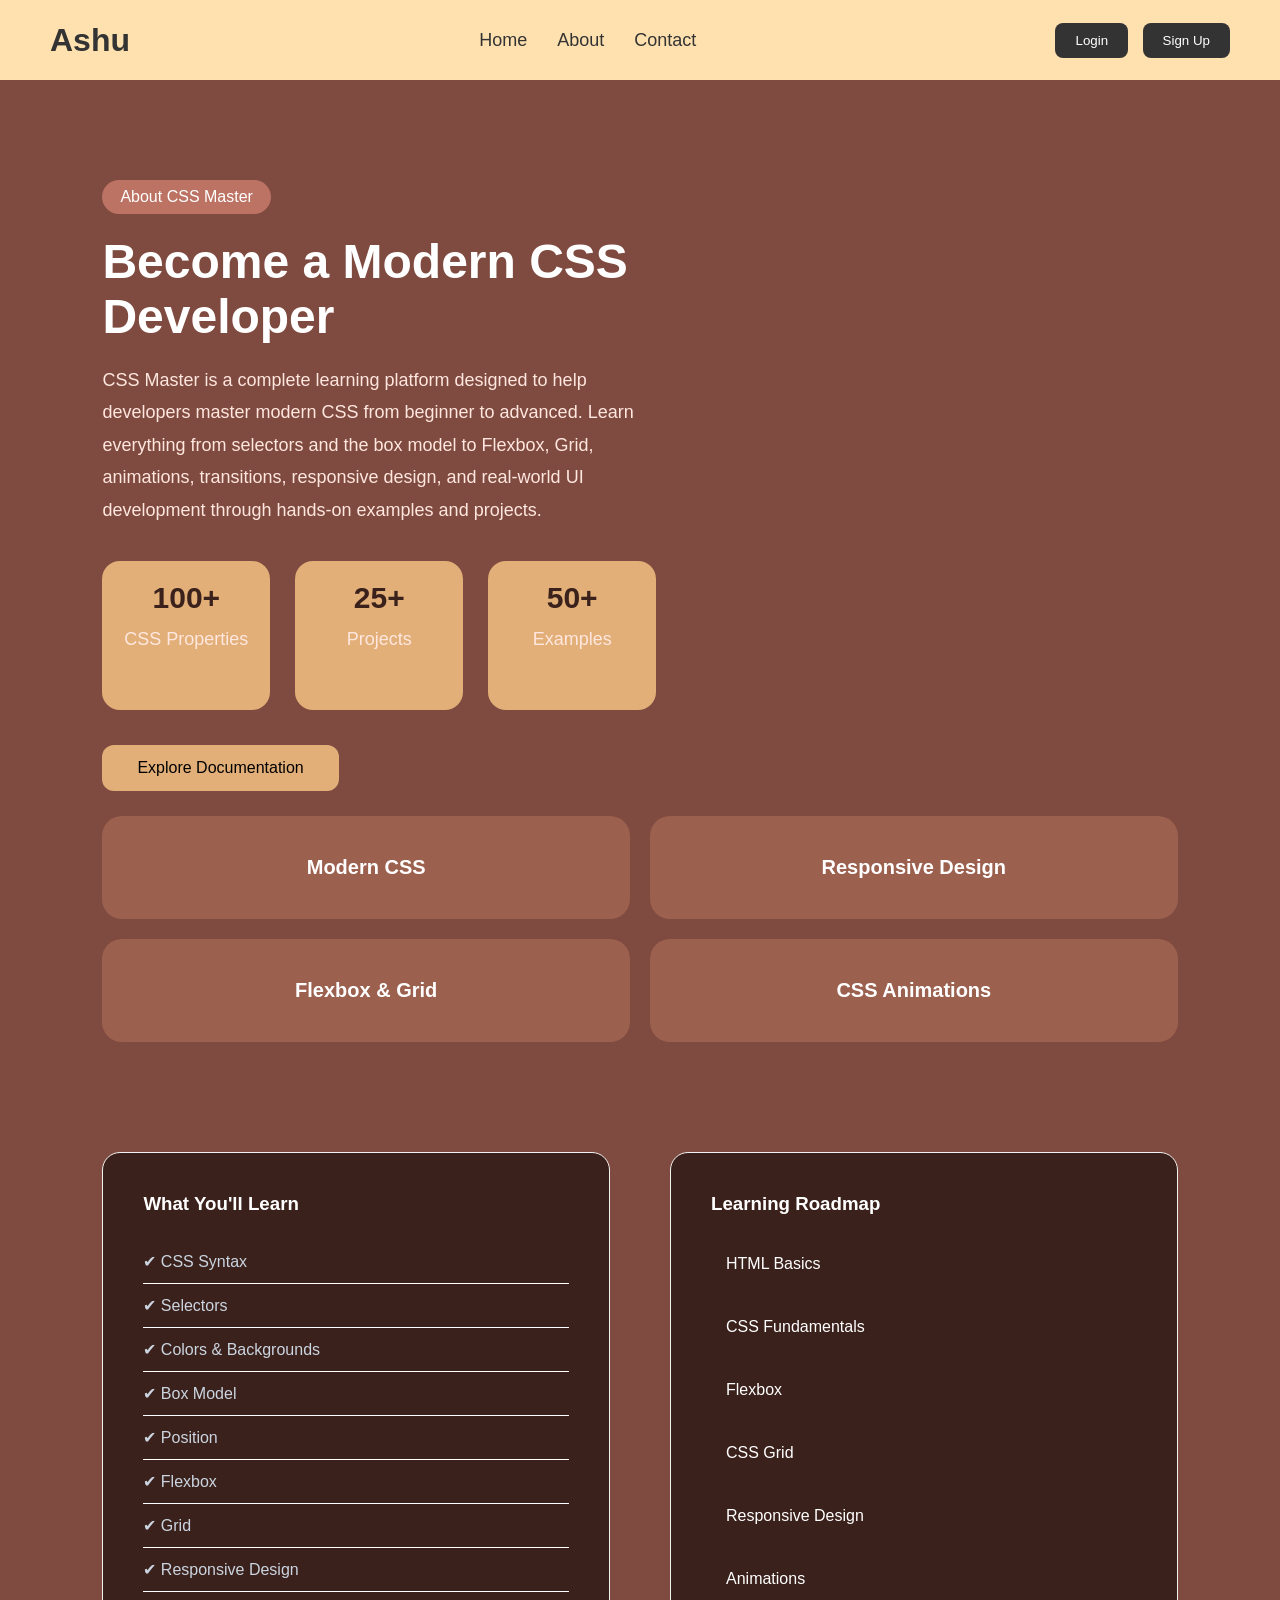
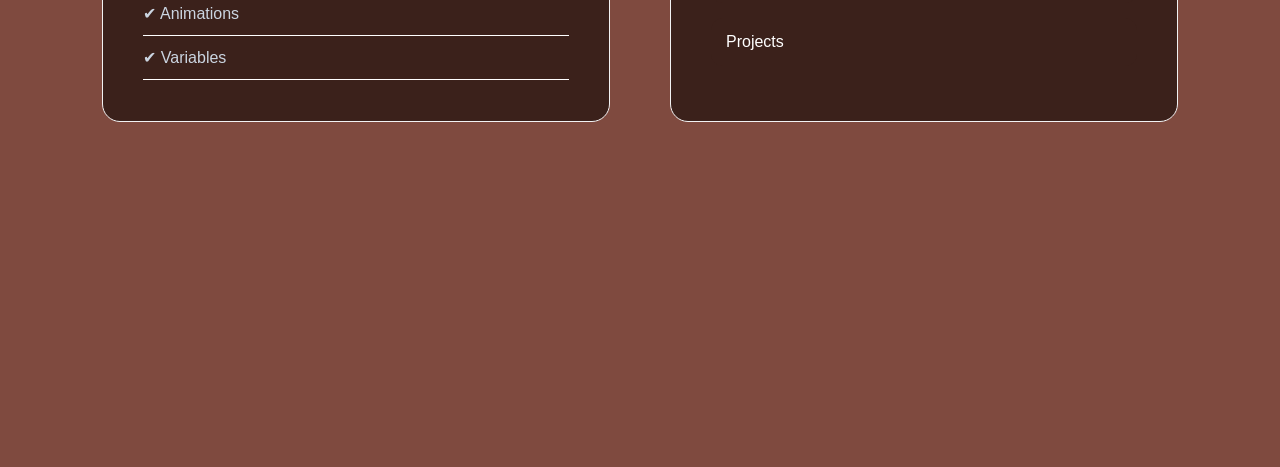
==== CSS-MASTER-PROJECT/pages/about.html @ e3b5dd29 "updated" ====
<!doctype html>
<html lang="en">
  <head>
    <meta charset="UTF-8" />
    <meta name="viewport" content="width=device-width, initial-scale=1.0" />
   <link rel="stylesheet" href="/CSS-MASTER-PROJECT/css/about.css">
   <link rel="stylesheet" href="/CSS-MASTER-PROJECT/css/animations.css">
   <link rel="stylesheet" href="/CSS-MASTER-PROJECT/css/navbar.css">
   <link rel="stylesheet" href="/CSS-MASTER-PROJECT/css/buttons.css">
   <link rel="stylesheet" href="/CSS-MASTER-PROJECT/css/style.css">
    <title>About</title>
  </head>
  <body>
    <header class="header">
      <h1>Ashu</h1>
      <button
        id="nav-toggle"
        class="nav-toggle"
        aria-expanded="false"
        aria-label="Toggle navigation"
      >
        ☰
      </button>
      <nav>
        <ul>
          <li><a href="../index.html">Home</a></li>
          <li><a href="about.html">About</a></li>
          <li><a href="contact">Contact</a></li>
        </ul>
      </nav>
      <div>
        <button>Login</button>
        <button>Sign Up</button>
      </div>
    </header>

    <section id="about">
      <div class="about_container">
        <div class="about_left">
          <span class="about_tag">About CSS Master</span>

          <h2>Become a Modern CSS Developer</h2>

          <p>
            CSS Master is a complete learning platform designed to help
            developers master modern CSS from beginner to advanced. Learn
            everything from selectors and the box model to Flexbox, Grid,
            animations, transitions, responsive design, and real-world UI
            development through hands-on examples and projects.
          </p>

          <div class="about_stats">
            <div class="stat">
              <h3>100+</h3>
              <p>CSS Properties</p>
            </div>

            <div class="stat">
              <h3>25+</h3>
              <p>Projects</p>
            </div>

            <div class="stat">
              <h3>50+</h3>
              <p>Examples</p>
            </div>
          </div>

          <button class="btn">Explore Documentation</button>
        </div>
      </div>
      <div class="about_right">
        <div class="about_card">Modern CSS</div>

        <div class="about_card">Responsive Design</div>

        <div class="about_card">
          Flexbox & Grid
          <p></p>
        </div>

        <div class="about_card">CSS Animations</div>
      </div>
    </section>
    <section id="About_learn">
      <div class="learning-container">

        <div class="topics">

            <h3>What You'll Learn</h3>

            <ul>

                <li>✔ CSS Syntax</li>

                <li>✔ Selectors</li>

                <li>✔ Colors & Backgrounds</li>

                <li>✔ Box Model</li>

                <li>✔ Position</li>

                <li>✔ Flexbox</li>

                <li>✔ Grid</li>

                <li>✔ Responsive Design</li>

                <li>✔ Animations</li>

                <li>✔ Variables</li>

            </ul>

        </div>

        <div class="roadmap">

            <h3>Learning Roadmap</h3>

            <div class="step">HTML Basics</div>

            <div class="step">CSS Fundamentals</div>

            <div class="step">Flexbox</div>

            <div class="step">CSS Grid</div>

            <div class="step">Responsive Design</div>

            <div class="step">Animations</div>

            <div class="step">Projects</div>

        </div>

    </div>
    </section>
  </body>
</html>
---- CSS-MASTER-PROJECT/css/about.css ----
#about{
    padding:100px 8%;
}


.about_container{
    display:grid;
    grid-template-columns:1.2fr 1fr;
    gap:60px;
    align-items:center;
}


.about_tag{
    display:inline-block;
    padding:8px 18px;
    background:#bd7364;
    border-radius:50px;
    color:white;
    margin-bottom:20px;
}


.about_left h2{

    font-size:48px;

    margin-bottom:20px;

    color:white;

}


.about_left p{
    color:#ffe7df;
    line-height:1.8;
    margin-bottom:35px;
    font-size:18px;
}


.about_stats{
    display:flex;
    gap:25px;
    margin-bottom:35px;
}


.stat{
    background:#e2af78;
    color:#3b211b;
    padding:20px;
    border-radius:18px;
    text-align:center;
    flex:1;
}


.stat h3{
    font-size:30px;
    margin-bottom:8px;
}


.about_right{
    display:grid;
    grid-template-columns:repeat(2,1fr);
    gap:20px;
    margin-top:25px ;

}


.about_card{
    background:#9c604f;
    padding:40px 20px;
    border-radius:20px;
    text-align:center;
    font-size:20px;
    font-weight:bold;
    transition:.3s;

}


.about_card:hover{
    transform:translateY(-10px);
    background:#e2af78;
    color:#3b211b;
}

#About_learn{
     padding:10px 8%;
     margin-bottom: 25px;
     height: 100vh;
     width: 100%;
}
.learning-container{

display:grid;

grid-template-columns:1fr 1fr;

gap:60px;

}

.topics,
.roadmap{

background:#3b211b;

padding:40px;

border-radius:18px;

border:1px solid #f2f2f3;

}

.topics h3,
.roadmap h3{

margin-bottom:25px;

}

.topics ul{

list-style:none;

}

.topics li{

padding:12px 0;

color:#cbd5e1;

border-bottom:1px solid #fff;

}

.step{

padding:15px;

margin-bottom:15px;

background:#3b211b;

border-radius:12px;

transition:.3s;

}

.step:hover{

background:#af6757;

}


@media(max-width:768px){

.about_container{

    grid-template-columns:1fr;

}

.about_left h2{
    font-size:36px;
}

.about_stats{

    flex-direction:column;

}

.about_right{

    grid-template-columns:1fr;

}

}
---- CSS-MASTER-PROJECT/css/animations.css ----
@-webkit-keyframes tracking-in-contract-bck-bottom {
  0% {
    letter-spacing: 1em;
    -webkit-transform: translateZ(400px) translateY(300px);
            transform: translateZ(400px) translateY(300px);
    opacity: 0;
  }
  40% {
    opacity: 0.6;
  }
  100% {
    -webkit-transform: translateZ(0) translateY(0);
            transform: translateZ(0) translateY(0);
    opacity: 1;
  }
}
@keyframes tracking-in-contract-bck-bottom {
  0% {
    letter-spacing: 1em;
    -webkit-transform: translateZ(400px) translateY(300px);
            transform: translateZ(400px) translateY(300px);
    opacity: 0;
  }
  40% {
    opacity: 0.6;
  }
  100% {
    -webkit-transform: translateZ(0) translateY(0);
            transform: translateZ(0) translateY(0);
    opacity: 1;
  }
}
---- CSS-MASTER-PROJECT/css/navbar.css ----
.header {
    height: 80px;
    width: 100%;
    background-color: #FFE1AF;
    color:#fff;
    display: flex;
    align-items: center;
    justify-content: space-between;
    padding: 0 50px;
}

.header h1 {
    font-size: 32px;
    color: #333;
}
nav ul {
    display: flex;
    list-style: none;
    gap: 30px;
    
}

nav ul li a {
    text-decoration: none;
    color: #333;
    font-size: 18px;
}
nav ul li a:hover {
    color: #fff;
    transform: translateY(-2px);
    transition-timing-function: steps(4, jump-start);
}


.header button {
    padding: 10px 20px;
    border: none;
    border-radius: 8px;

    background-color: #333;
    color: white;

    cursor: pointer;
    margin-left: 10px;

   transition-timing-function: revert-layer;
}


.header button:hover {
    background-color: #361a0a;
    color: #ffffff;
    transform: translateY(-2px);
}


.nav-toggle {
    display: none;
    background: transparent;
    border: none;
    font-size: 26px;
    cursor: pointer;
    color: #333;
}


@media (max-width: 560px) {
    .header {
        padding: 0 16px;
        height: 64px;
    }

    .header h1 {
        font-size: 20px;
    }

    .nav-toggle {
        display: block;
    }

    nav ul {
        display: none;
        position: absolute;
        top: 64px;
        left: 0;
        right: 0;
        background: #FFE1AF;
        flex-direction: column;
        gap: 0;
        padding: 12px 16px;
    }

    nav ul li {
        margin: 8px 0;
    }

    .header.nav-open nav ul {
        display: flex;
    }

    .header > div { 
        display: none;
    }
}
---- CSS-MASTER-PROJECT/css/buttons.css ----
.btn{


    padding:14px 35px;

    border:none;

    border-radius:12px;

    background:#e2af78;

    color:#000;

    cursor:pointer;

    font-size:16px;

    transition:.3s;


}



.btn:hover{


    transform:translateY(-5px);

    background:#f4b46f;

    color:white;

}
---- CSS-MASTER-PROJECT/css/style.css ----
* {
  margin: 0;
  padding: 0;
  box-sizing: border-box;
}
html {
  scroll-behavior: smooth;
}

body {
  background: #7f4a3f;

  font-family: Arial, sans-serif;

  color: white;
}

:root {
  --primary: #e2af78;

  --secondary: #bd7364;

  --card: #9c604f;

  --dark: #3b211b;

  --gradient: linear-gradient(135deg, #e2af78, #bd7364);
}

#home {
  min-height: 100vh;

  display: flex;

  flex-direction: column;

  justify-content: center;

  align-items: center;

  text-align: center;

  padding: 20px;
}

.Home_intro {
  background: #bd7364;

  padding: 8px 25px;

  border-radius: 50px;

  border: 1px solid white;

  margin-bottom: 25px;
}

.Home_intro p {
  font-size: 15px;
}

#home h1 {
  max-width: 1000px;

  font-size: 55px;

  line-height: 1.2;

  margin-bottom: 25px;
}

#home > p {
  max-width: 800px;

  font-size: 20px;

  color: #ffe7df;

  line-height: 1.6;
}

.button_container {
  display: flex;

  gap: 20px;

  margin-top: 30px;
}
section {
  padding: 90px 8%;
}
.Roadmap_header {
  text-align: center;

  margin-bottom: 50px;
}
.Roadmap_header h1 {
  font-size: 45px;

  margin-bottom: 15px;
}
.Roadmap_header p {
  color: #ffe7df;

  font-size: 18px;
}
.roadmap_container {
  display: grid;

  grid-template-columns: repeat(auto-fit, minmax(230px, 1fr));

  gap: 25px;
}
.roadmap_card {
  background: #e2af78;

  color: #3b211b;

  padding: 35px;

  border-radius: 25px;

  transition: 0.4s;
}
.roadmap_card h2 {
  font-size: 40px;

  color: #7f4a3f;
}
.roadmap_card h3 {
  margin: 15px 0;
}
.roadmap_card:hover {
  transform: translateY(-12px);

  background: #b78856;

  color: white;
}
.feature_grid {
  display: grid;

  grid-template-columns: repeat(auto-fit, minmax(250px, 1fr));

  gap: 25px;
}
.card {
  background: rgba(255, 255, 255, 0.12);

  padding: 35px;

  border-radius: 25px;

  backdrop-filter: blur(10px);

  border: 1px solid rgba(255, 255, 255, 0.2);

  transition: 0.4s;
}
.card:hover {
  transform: scale(1.05);

  background: #bd7364;
}
.card h2 {
  margin-bottom: 15px;
}
.component_grid {
  display: grid;

  grid-template-columns: repeat(auto-fit, minmax(250px, 1fr));

  gap: 25px;
}
.component {
  background: #e2af78;
  color: #3b211b;
  padding: 40px;
  border-radius: 25px;
  text-align: center;
  transition: 0.4s;
}
.component:hover {
  transform: translateY(-10px);
  background: #f4b46f;
}
.project_grid {
  display: grid;
  grid-template-columns: repeat(auto-fit, minmax(250px, 1fr));

  gap: 30px;
}

.project_card {
  height: 200px;

  background: linear-gradient(135deg, #e2af78, #bd7364);

  border-radius: 25px;

  display: flex;

  justify-content: center;

  align-items: center;

  font-size: 22px;

  font-weight: bold;

  color: #3b211b;

  transition: 0.4s;
}

.project_card:hover {
  transform: translateY(-15px) scale(1.05);

  color: white;
}

/* =========================
 INTERVIEW
========================= */

.question {
  background: rgba(255, 255, 255, 0.12);

  padding: 30px;

  border-radius: 20px;

  margin-bottom: 20px;

  transition: 0.3s;
}

.question:hover {
  background: #bd7364;
}

.question h3 {
  color: #e2af78;

  margin-bottom: 10px;
}

.question p {
  color: #ffe7df;
}


.tracking-in-contract-bck-bottom {
  animation: tracking-in-contract-bck-bottom 0.8s ease both;
}

.cta {
  text-align: center;
  background-color: #3b211b;
}
.cta h2 {
  font-size: 32px;
  margin-bottom: 25px;
}
.cta p {
  font-size: 15px;
  margin-bottom: 5px;
}
.footer {
  text-align: center;
  margin: 25px;
  color: #dddcdc;
}
.footer h3 {
  font-size: 24px;
}



@media (max-width: 768px) {
  #home h1 {
    font-size: 38px;
  }

  #home > p {
    font-size: 17px;
  }

  .button_container {
    flex-direction: column;
  }

  .Roadmap_header h1 {
    font-size: 35px;
  }
}

@media (max-width: 480px) {
  #home h1 {
    font-size: 28px;
  }

  .btn {
    width: 200px;
  }

  section {
    padding: 60px 5%;
  }
}
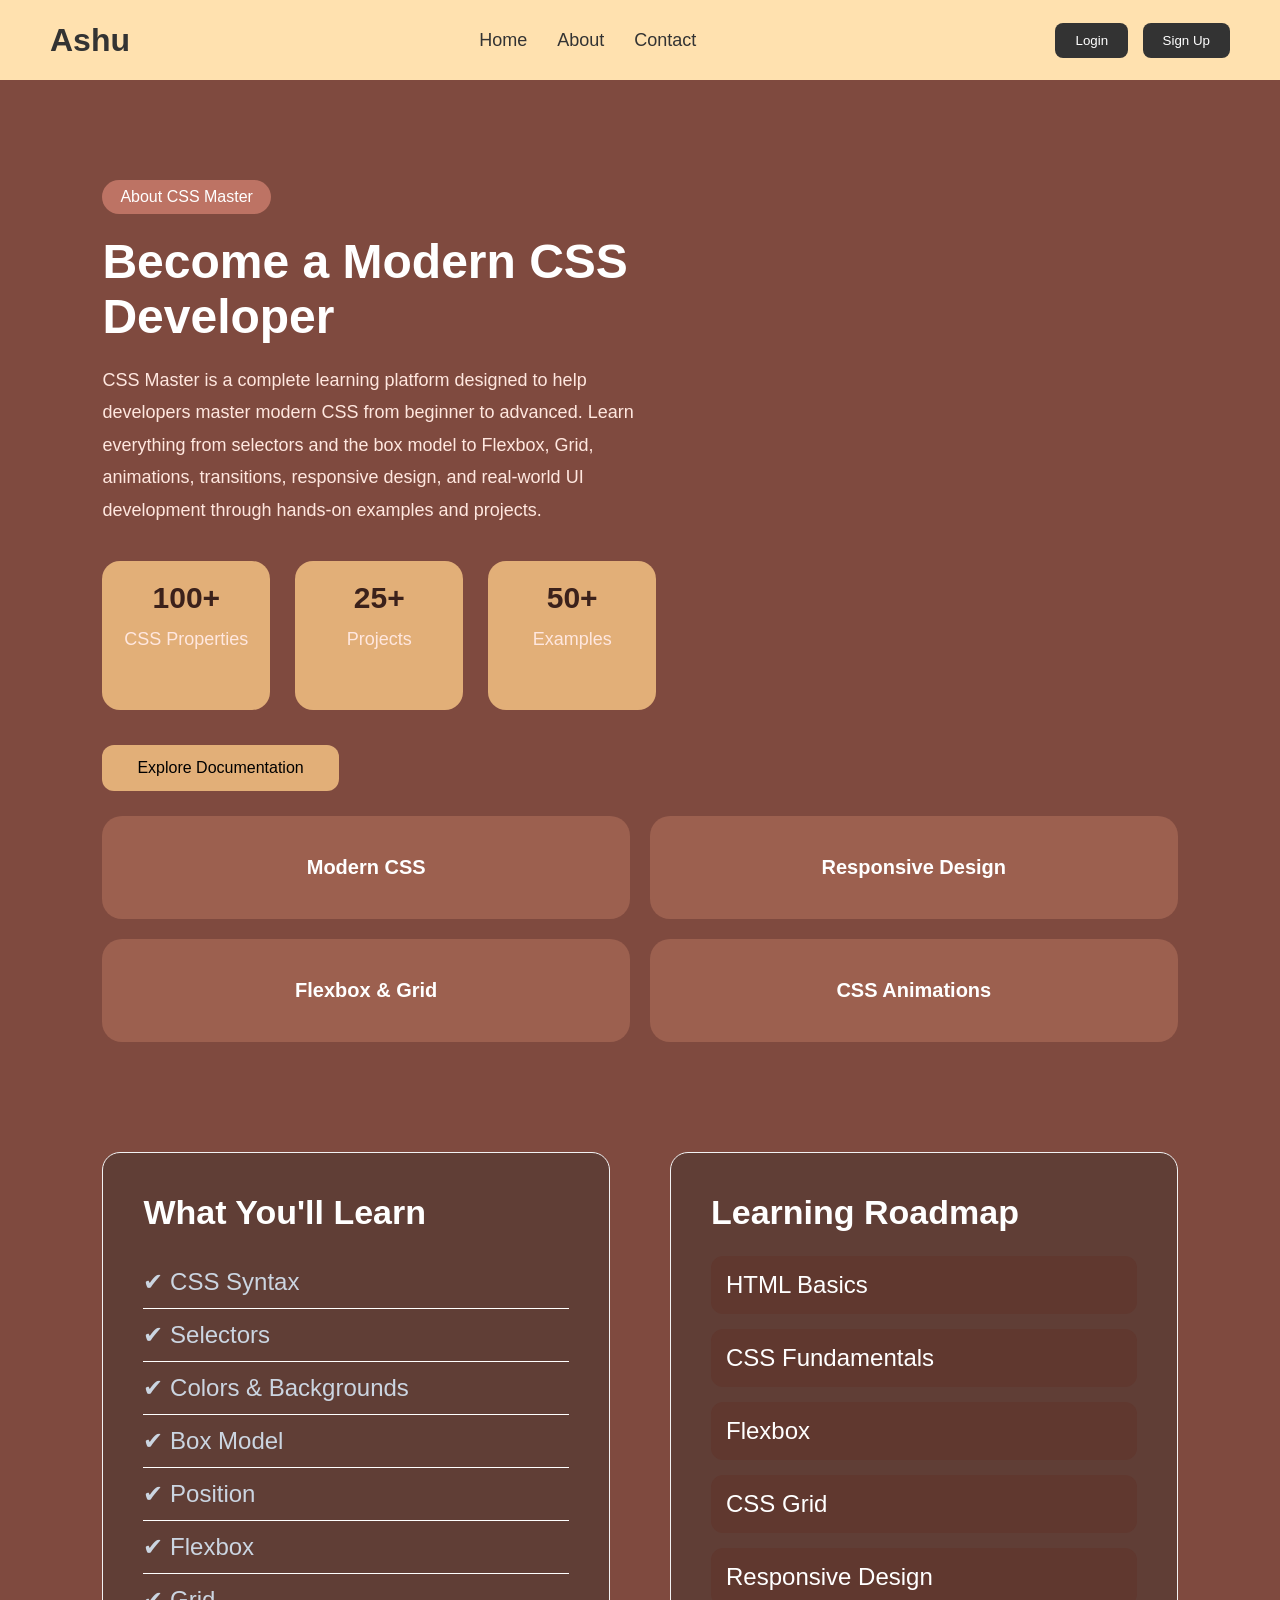
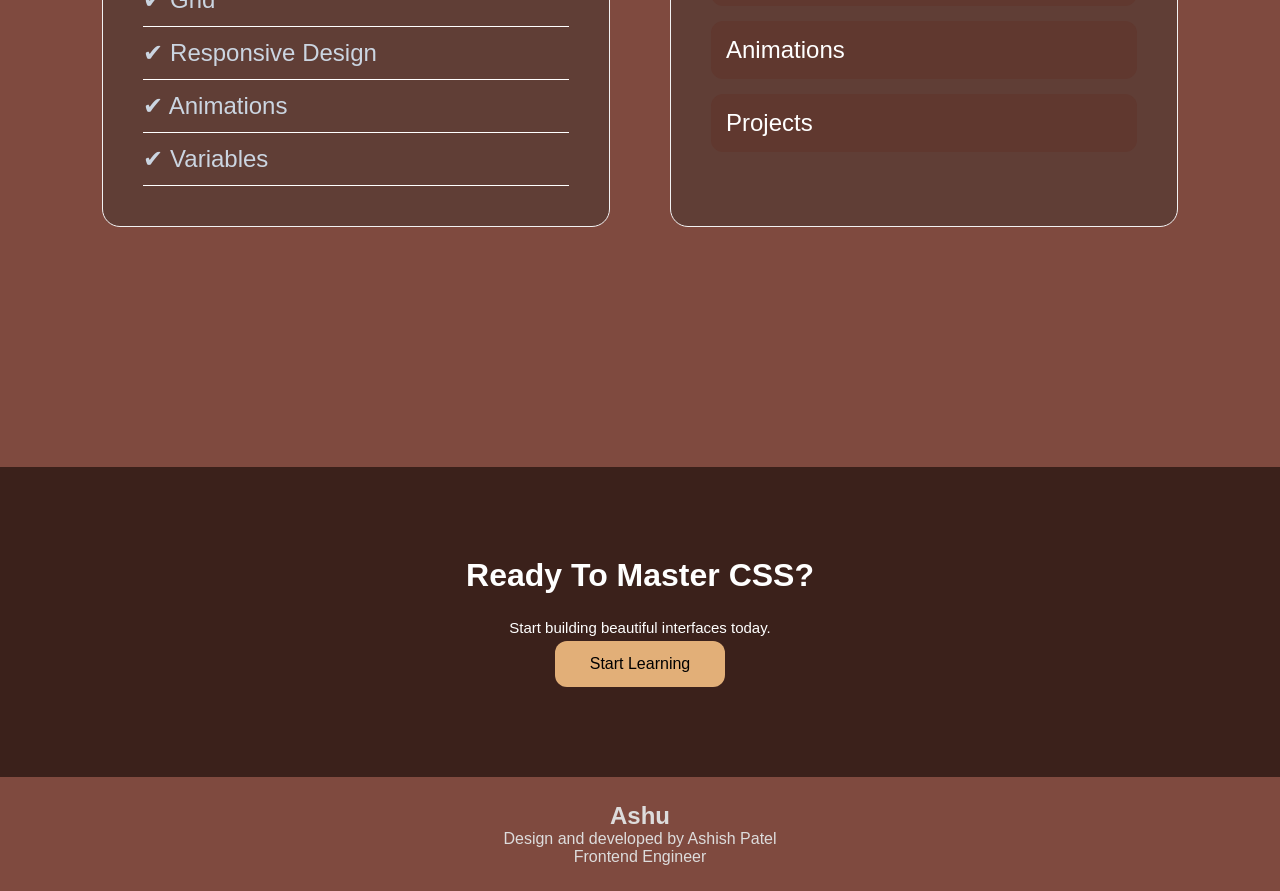
==== commit 4efe4766: "added" ====
--- a/CSS-MASTER-PROJECT/pages/about.html
+++ b/CSS-MASTER-PROJECT/pages/about.html
@@ -137,5 +137,22 @@
 
     </div>
     </section>
+    <section class="cta">
+<h2>
+Ready To Master CSS?
+</h2>
+<p>
+Start building beautiful interfaces today.
+</p>
+<button class="btn">
+Start Learning
+</button>
+</section>
+
+<footer class="footer">
+    <h3>Ashu</h3>
+    <p>Design and developed by Ashish Patel</p>
+    <p>Frontend Engineer</p>
+</footer>
   </body>
 </html>
--- a/CSS-MASTER-PROJECT/css/about.css
+++ b/CSS-MASTER-PROJECT/css/about.css
@@ -109,7 +109,7 @@
 .topics,
 .roadmap{
 
-background:#3b211b;
+background:#603e36;
 
 padding:40px;
 
@@ -121,8 +121,8 @@
 
 .topics h3,
 .roadmap h3{
-
-margin-bottom:25px;
+font-size: 34px;
+margin-bottom:24px;
 
 }
 
@@ -133,7 +133,7 @@
 }
 
 .topics li{
-
+font-size: 24px;
 padding:12px 0;
 
 color:#cbd5e1;
@@ -148,10 +148,10 @@
 
 margin-bottom:15px;
 
-background:#3b211b;
+background:#60382f;
 
 border-radius:12px;
-
+font-size: 24px;
 transition:.3s;
 
 }
